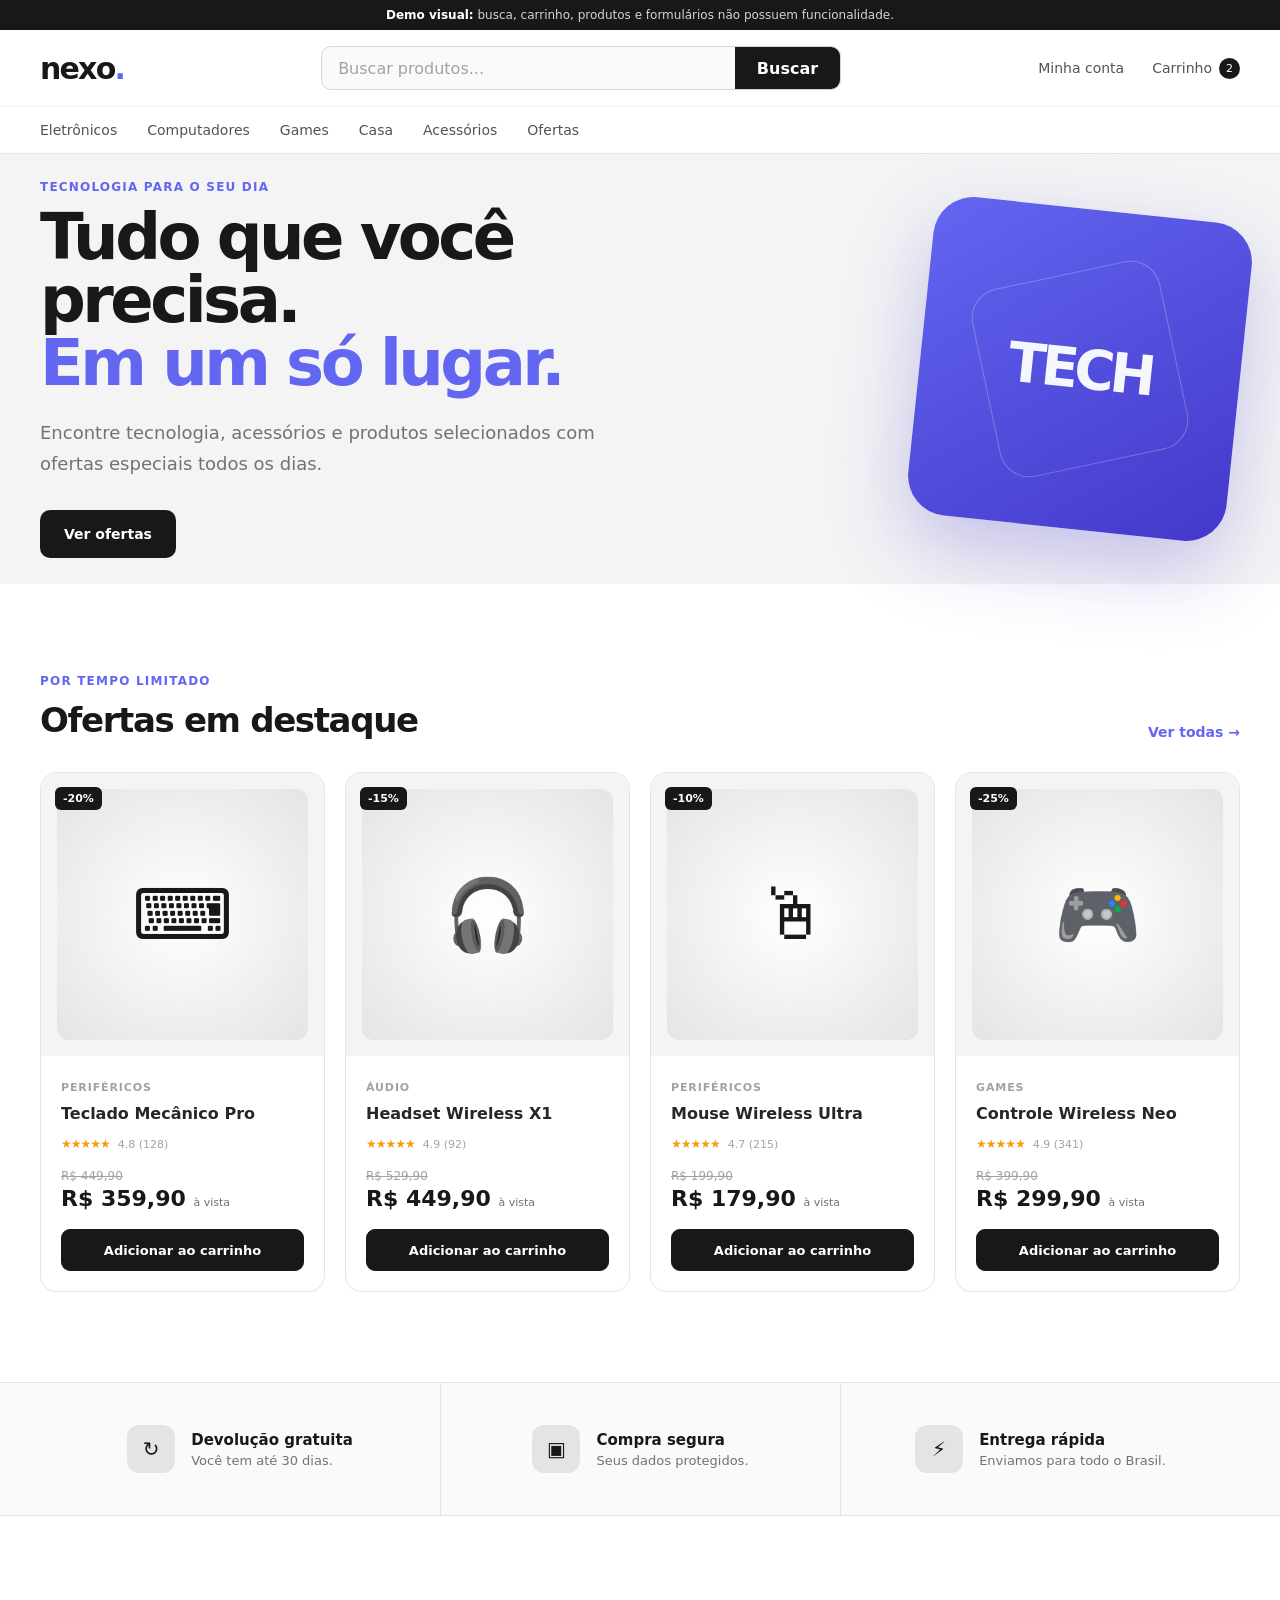
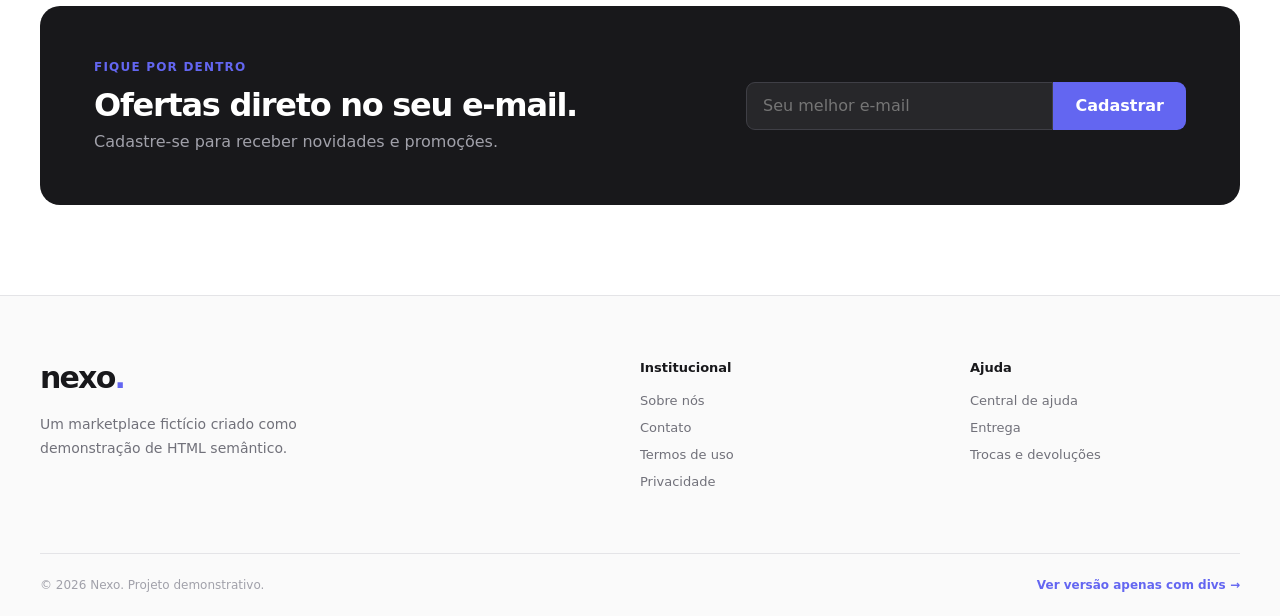
==== src/semantico/index.html @ 3cdfa983 "initial commit" ====
<!DOCTYPE html>
<html lang="pt-BR">
  <head>
    <meta charset="UTF-8" />
    <meta name="viewport" content="width=device-width, initial-scale=1.0" />

    <meta
      name="description"
      content="Nexo, marketplace fictício utilizado como demonstração de HTML semântico."
    />

    <title>Nexo Marketplace — HTML Semântico</title>

    <link rel="stylesheet" href="./styles.css" />
  </head>

  <body>
    <aside class="demo-warning" aria-label="Aviso sobre a demonstração">
      <strong>Demo visual:</strong>
      busca, carrinho, produtos e formulários não possuem funcionalidade.
    </aside>

    <header class="header">
      <div class="header-content">
        <a href="../" class="logo" aria-label="Nexo - Voltar ao experimento">
          nexo<span>.</span>
        </a>

        <form class="search" role="search">
          <label class="sr-only" for="product-search">
            Buscar produtos
          </label>

          <input
            id="product-search"
            name="search"
            type="search"
            placeholder="Buscar produtos..."
          />

          <button type="button">Buscar</button>
        </form>

        <nav class="user-navigation" aria-label="Navegação do usuário">
          <a href="#">Minha conta</a>

          <a href="#">
            Carrinho
            <span>2</span>
          </a>
        </nav>
      </div>

      <nav class="categories" aria-label="Categorias de produtos">
        <div class="categories-content">
          <a href="#">Eletrônicos</a>
          <a href="#">Computadores</a>
          <a href="#">Games</a>
          <a href="#">Casa</a>
          <a href="#">Acessórios</a>
          <a href="#">Ofertas</a>
        </div>
      </nav>
    </header>

    <main>
      <section class="hero" aria-labelledby="hero-title">
        <div class="hero-content">
          <div class="hero-copy">
            <span class="eyebrow">
              Tecnologia para o seu dia
            </span>

            <h1 id="hero-title">
              Tudo que você precisa.
              <strong>Em um só lugar.</strong>
            </h1>

            <p>
              Encontre tecnologia, acessórios e produtos selecionados com
              ofertas especiais todos os dias.
            </p>

            <a href="#ofertas" class="primary-button">
              Ver ofertas
            </a>
          </div>

          <div class="hero-visual" aria-hidden="true">
            <span>TECH</span>
          </div>
        </div>
      </section>

      <section
        class="products-section"
        id="ofertas"
        aria-labelledby="offers-title"
      >
        <div class="section-heading">
          <div>
            <span class="eyebrow">
              Por tempo limitado
            </span>

            <h2 id="offers-title">
              Ofertas em destaque
            </h2>
          </div>

          <a href="#">Ver todas →</a>
        </div>

        <div class="products-grid">
          <article class="product-card">
            <a href="#" class="product-image">
              <span class="discount">-20%</span>

              <div class="product-placeholder">
                <span>⌨</span>
              </div>
            </a>

            <div class="product-content">
              <span class="product-category">
                Periféricos
              </span>

              <h3>
                <a href="#">
                  Teclado Mecânico Pro
                </a>
              </h3>

              <div class="rating">
                <span aria-label="4.8 de 5 estrelas">★★★★★</span>
                <small>4.8 (128)</small>
              </div>

              <p class="old-price">
                R$ 449,90
              </p>

              <p class="price">
                R$ 359,90
                <small>à vista</small>
              </p>

              <button type="button" class="buy-button">
                Adicionar ao carrinho
              </button>
            </div>
          </article>

          <article class="product-card">
            <a href="#" class="product-image">
              <span class="discount">-15%</span>

              <div class="product-placeholder">
                <span>🎧</span>
              </div>
            </a>

            <div class="product-content">
              <span class="product-category">
                Áudio
              </span>

              <h3>
                <a href="#">
                  Headset Wireless X1
                </a>
              </h3>

              <div class="rating">
                <span aria-label="4.9 de 5 estrelas">★★★★★</span>
                <small>4.9 (92)</small>
              </div>

              <p class="old-price">
                R$ 529,90
              </p>

              <p class="price">
                R$ 449,90
                <small>à vista</small>
              </p>

              <button type="button" class="buy-button">
                Adicionar ao carrinho
              </button>
            </div>
          </article>

          <article class="product-card">
            <a href="#" class="product-image">
              <span class="discount">-10%</span>

              <div class="product-placeholder">
                <span>🖱</span>
              </div>
            </a>

            <div class="product-content">
              <span class="product-category">
                Periféricos
              </span>

              <h3>
                <a href="#">
                  Mouse Wireless Ultra
                </a>
              </h3>

              <div class="rating">
                <span aria-label="4.7 de 5 estrelas">★★★★★</span>
                <small>4.7 (215)</small>
              </div>

              <p class="old-price">
                R$ 199,90
              </p>

              <p class="price">
                R$ 179,90
                <small>à vista</small>
              </p>

              <button type="button" class="buy-button">
                Adicionar ao carrinho
              </button>
            </div>
          </article>

          <article class="product-card">
            <a href="#" class="product-image">
              <span class="discount">-25%</span>

              <div class="product-placeholder">
                <span>🎮</span>
              </div>
            </a>

            <div class="product-content">
              <span class="product-category">
                Games
              </span>

              <h3>
                <a href="#">
                  Controle Wireless Neo
                </a>
              </h3>

              <div class="rating">
                <span aria-label="4.9 de 5 estrelas">★★★★★</span>
                <small>4.9 (341)</small>
              </div>

              <p class="old-price">
                R$ 399,90
              </p>

              <p class="price">
                R$ 299,90
                <small>à vista</small>
              </p>

              <button type="button" class="buy-button">
                Adicionar ao carrinho
              </button>
            </div>
          </article>
        </div>
      </section>

      <section class="benefits" aria-labelledby="benefits-title">
        <h2 id="benefits-title" class="sr-only">
          Benefícios da Nexo
        </h2>

        <div class="benefits-content">
          <article>
            <span class="benefit-icon" aria-hidden="true">
              ↻
            </span>

            <div>
              <h3>Devolução gratuita</h3>
              <p>Você tem até 30 dias.</p>
            </div>
          </article>

          <article>
            <span class="benefit-icon" aria-hidden="true">
              ▣
            </span>

            <div>
              <h3>Compra segura</h3>
              <p>Seus dados protegidos.</p>
            </div>
          </article>

          <article>
            <span class="benefit-icon" aria-hidden="true">
              ⚡
            </span>

            <div>
              <h3>Entrega rápida</h3>
              <p>Enviamos para todo o Brasil.</p>
            </div>
          </article>
        </div>
      </section>

      <section class="newsletter" aria-labelledby="newsletter-title">
        <div>
          <span class="eyebrow">
            Fique por dentro
          </span>

          <h2 id="newsletter-title">
            Ofertas direto no seu e-mail.
          </h2>

          <p>
            Cadastre-se para receber novidades e promoções.
          </p>
        </div>

        <form>
          <label class="sr-only" for="newsletter-email">
            Seu melhor e-mail
          </label>

          <input
            id="newsletter-email"
            name="email"
            type="email"
            placeholder="Seu melhor e-mail"
          />

          <button type="button">
            Cadastrar
          </button>
        </form>
      </section>
    </main>

    <footer class="footer">
      <div class="footer-content">
        <div class="footer-brand">
          <a href="../" class="logo">
            nexo<span>.</span>
          </a>

          <p>
            Um marketplace fictício criado como demonstração de HTML semântico.
          </p>
        </div>

        <nav aria-label="Links institucionais">
          <h2>Institucional</h2>

          <a href="#">Sobre nós</a>
          <a href="#">Contato</a>
          <a href="#">Termos de uso</a>
          <a href="#">Privacidade</a>
        </nav>

        <nav aria-label="Ajuda">
          <h2>Ajuda</h2>

          <a href="#">Central de ajuda</a>
          <a href="#">Entrega</a>
          <a href="#">Trocas e devoluções</a>
        </nav>
      </div>

      <div class="footer-bottom">
        <p>
          © 2026 Nexo. Projeto demonstrativo.
        </p>

        <a href="../divs/">
          Ver versão apenas com divs →
        </a>
      </div>
    </footer>
  </body>
</html>
---- src/semantico/styles.css ----
* {
  box-sizing: border-box;
  margin: 0;
  padding: 0;
}

:root {
  font-family:
    Inter,
    system-ui,
    -apple-system,
    BlinkMacSystemFont,
    "Segoe UI",
    sans-serif;

  color: #18181b;
  background: #ffffff;
}

html {
  scroll-behavior: smooth;
}

body {
  min-width: 320px;
}

a {
  color: inherit;
  text-decoration: none;
}

button,
input {
  font: inherit;
}

button {
  cursor: pointer;
}

.sr-only {
  position: absolute;

  width: 1px;
  height: 1px;

  padding: 0;
  margin: -1px;

  overflow: hidden;

  clip: rect(0, 0, 0, 0);

  white-space: nowrap;

  border: 0;
}

/* Demo */

.demo-warning {
  padding: 8px 20px;

  background: #18181b;
  color: #d4d4d8;

  text-align: center;

  font-size: 12px;
}

.demo-warning strong {
  color: #ffffff;
}

/* Header */

.header {
  position: sticky;
  top: 0;
  z-index: 10;

  background: rgba(255, 255, 255, 0.96);

  border-bottom: 1px solid #e4e4e7;

  backdrop-filter: blur(12px);
}

.header-content {
  width: min(100% - 40px, 1200px);
  min-height: 76px;

  margin: 0 auto;

  display: grid;
  grid-template-columns: auto minmax(300px, 520px) auto;
  align-items: center;
  justify-content: space-between;
  gap: 48px;
}

.logo {
  flex-shrink: 0;

  font-size: 30px;
  font-weight: 800;

  letter-spacing: -0.06em;
}

.logo span {
  color: #6366f1;
}

.search {
  width: 100%;
  height: 44px;

  display: flex;

  border: 1px solid #d4d4d8;
  border-radius: 10px;

  overflow: hidden;

  background: #fafafa;
}

.search:focus-within {
  border-color: #6366f1;

  outline: 3px solid rgba(99, 102, 241, 0.12);
}

.search input {
  flex: 1;

  min-width: 0;

  padding: 0 16px;

  border: 0;
  outline: 0;

  background: transparent;

  color: #18181b;
}

.search input::placeholder {
  color: #a1a1aa;
}

.search button {
  padding: 0 22px;

  border: 0;

  background: #18181b;
  color: #ffffff;

  font-weight: 600;
}

.user-navigation {
  display: flex;
  align-items: center;
  justify-content: flex-end;
  gap: 28px;

  white-space: nowrap;

  color: #52525b;

  font-size: 14px;
  font-weight: 500;
}

.user-navigation a {
  display: flex;
  align-items: center;
  gap: 7px;
}

.user-navigation a:hover {
  color: #18181b;
}

.user-navigation span {
  min-width: 21px;
  height: 21px;

  display: inline-flex;
  align-items: center;
  justify-content: center;

  padding: 0 6px;

  border-radius: 999px;

  background: #18181b;
  color: #ffffff;

  font-size: 11px;
}

.categories {
  border-top: 1px solid #f4f4f5;
}

.categories-content {
  width: min(100% - 40px, 1200px);
  height: 46px;

  margin: 0 auto;

  display: flex;
  align-items: center;
  gap: 30px;

  overflow-x: auto;

  color: #52525b;

  font-size: 14px;
}

.categories-content a {
  flex-shrink: 0;
}

.categories-content a:hover {
  color: #6366f1;
}

/* Hero */

.hero {
  background: #f4f4f5;
}

.hero-content {
  width: min(100% - 40px, 1200px);
  min-height: 430px;

  margin: 0 auto;

  display: grid;
  grid-template-columns: 1.2fr 0.8fr;
  align-items: center;
  gap: 60px;
}

.hero-copy {
  max-width: 640px;
}

.eyebrow {
  display: block;

  margin-bottom: 12px;

  color: #6366f1;

  font-size: 12px;
  font-weight: 800;

  text-transform: uppercase;
  letter-spacing: 0.1em;
}

.hero h1 {
  color: #18181b;

  font-size: clamp(42px, 5vw, 68px);
  line-height: 0.98;

  letter-spacing: -0.055em;
}

.hero h1 strong {
  display: block;

  color: #6366f1;
}

.hero p {
  max-width: 560px;

  margin-top: 24px;

  color: #71717a;

  font-size: 18px;
  line-height: 1.7;
}

.primary-button {
  height: 48px;

  display: inline-flex;
  align-items: center;
  justify-content: center;

  margin-top: 30px;
  padding: 0 24px;

  border-radius: 10px;

  background: #18181b;
  color: #ffffff;

  font-size: 14px;
  font-weight: 700;

  transition:
    transform 0.2s ease,
    background 0.2s ease;
}

.primary-button:hover {
  transform: translateY(-2px);

  background: #27272a;
}

.hero-visual {
  position: relative;

  width: 320px;

  aspect-ratio: 1;

  justify-self: end;

  display: flex;
  align-items: center;
  justify-content: center;

  border-radius: 40px;

  transform: rotate(6deg);

  background: linear-gradient(145deg, #6366f1, #4338ca);

  box-shadow: 0 30px 80px rgba(67, 56, 202, 0.28);
}

.hero-visual::before {
  content: "";

  position: absolute;

  width: 190px;
  height: 190px;

  border: 1px solid rgba(255, 255, 255, 0.25);
  border-radius: 30px;

  transform: rotate(-18deg);
}

.hero-visual span {
  position: relative;

  color: rgba(255, 255, 255, 0.95);

  font-size: 55px;
  font-weight: 900;

  letter-spacing: -0.08em;
}

/* Products */

.products-section {
  width: min(100% - 40px, 1200px);

  margin: 0 auto;

  padding: 90px 0;
}

.section-heading {
  display: flex;
  align-items: flex-end;
  justify-content: space-between;

  margin-bottom: 32px;
}

.section-heading h2 {
  font-size: 34px;

  letter-spacing: -0.04em;
}

.section-heading > a {
  color: #6366f1;

  font-size: 14px;
  font-weight: 700;
}

.products-grid {
  display: grid;
  grid-template-columns: repeat(4, 1fr);
  gap: 20px;
}

.product-card {
  overflow: hidden;

  border: 1px solid #e4e4e7;
  border-radius: 16px;

  background: #ffffff;

  transition:
    transform 0.2s ease,
    box-shadow 0.2s ease;
}

.product-card:hover {
  transform: translateY(-4px);

  box-shadow: 0 16px 35px rgba(24, 24, 27, 0.08);
}

.product-image {
  position: relative;

  display: block;

  aspect-ratio: 1;

  padding: 16px;

  background: #f4f4f5;
}

.discount {
  position: absolute;
  top: 14px;
  left: 14px;
  z-index: 1;

  padding: 5px 8px;

  border-radius: 6px;

  background: #18181b;
  color: #ffffff;

  font-size: 11px;
  font-weight: 700;
}

.product-placeholder {
  width: 100%;
  height: 100%;

  display: flex;
  align-items: center;
  justify-content: center;

  border-radius: 12px;

  background: radial-gradient(circle, #ffffff 0%, #e4e4e7 100%);
}

.product-placeholder span {
  font-size: 70px;
}

.product-content {
  padding: 20px;
}

.product-category {
  color: #a1a1aa;

  font-size: 11px;
  font-weight: 700;

  text-transform: uppercase;
  letter-spacing: 0.08em;
}

.product-content h3 {
  margin-top: 8px;

  color: #27272a;

  font-size: 16px;
  line-height: 1.4;
}

.product-content h3 a:hover {
  color: #6366f1;
}

.rating {
  display: flex;
  align-items: center;
  gap: 8px;

  margin-top: 12px;
}

.rating span {
  color: #f59e0b;

  font-size: 12px;

  letter-spacing: -1px;
}

.rating small {
  color: #a1a1aa;

  font-size: 11px;
}

.old-price {
  margin-top: 18px;

  color: #a1a1aa;

  font-size: 12px;

  text-decoration: line-through;
}

.price {
  margin-top: 3px;

  color: #18181b;

  font-size: 22px;
  font-weight: 800;
}

.price small {
  color: #71717a;

  font-size: 11px;
  font-weight: 500;
}

.buy-button {
  width: 100%;
  height: 42px;

  margin-top: 18px;

  border: 1px solid #18181b;
  border-radius: 9px;

  background: #18181b;
  color: #ffffff;

  font-size: 13px;
  font-weight: 700;
}

.buy-button:hover {
  background: #ffffff;
  color: #18181b;
}

/* Benefits */

.benefits {
  border-top: 1px solid #e4e4e7;
  border-bottom: 1px solid #e4e4e7;

  background: #fafafa;
}

.benefits-content {
  width: min(100% - 40px, 1200px);

  margin: 0 auto;

  display: grid;
  grid-template-columns: repeat(3, 1fr);
}

.benefits article {
  display: flex;
  align-items: center;
  justify-content: center;
  gap: 16px;

  padding: 42px 24px;
}

.benefits article + article {
  border-left: 1px solid #e4e4e7;
}

.benefit-icon {
  width: 48px;
  height: 48px;

  flex-shrink: 0;

  display: flex;
  align-items: center;
  justify-content: center;

  border-radius: 12px;

  background: #e4e4e7;

  font-size: 20px;
}

.benefits h3 {
  font-size: 15px;
}

.benefits p {
  margin-top: 4px;

  color: #71717a;

  font-size: 13px;
}

/* Newsletter */

.newsletter {
  width: min(100% - 40px, 1200px);

  margin: 90px auto;
  padding: 54px;

  display: flex;
  align-items: center;
  justify-content: space-between;
  gap: 40px;

  border-radius: 20px;

  background: #18181b;
  color: #ffffff;
}

.newsletter h2 {
  font-size: 32px;

  letter-spacing: -0.04em;
}

.newsletter p {
  margin-top: 8px;

  color: #a1a1aa;
}

.newsletter form {
  width: min(100%, 440px);
  height: 48px;

  display: flex;
}

.newsletter input {
  flex: 1;

  min-width: 0;

  padding: 0 16px;

  border: 1px solid #3f3f46;
  border-radius: 9px 0 0 9px;

  outline: 0;

  background: #27272a;
  color: #ffffff;
}

.newsletter input:focus {
  border-color: #6366f1;
}

.newsletter button {
  padding: 0 22px;

  border: 0;
  border-radius: 0 9px 9px 0;

  background: #6366f1;
  color: #ffffff;

  font-weight: 700;
}

/* Footer */

.footer {
  border-top: 1px solid #e4e4e7;

  background: #fafafa;
}

.footer-content {
  width: min(100% - 40px, 1200px);

  margin: 0 auto;
  padding: 64px 0;

  display: grid;
  grid-template-columns: 2fr 1fr 1fr;
  gap: 60px;
}

.footer-brand {
  max-width: 340px;
}

.footer-brand p {
  margin-top: 18px;

  color: #71717a;

  font-size: 14px;
  line-height: 1.7;
}

.footer nav {
  display: flex;
  flex-direction: column;
  align-items: flex-start;
  gap: 12px;
}

.footer nav h2 {
  margin-bottom: 6px;

  font-size: 13px;
}

.footer nav a {
  color: #71717a;

  font-size: 13px;
}

.footer nav a:hover {
  color: #18181b;
}

.footer-bottom {
  width: min(100% - 40px, 1200px);

  margin: 0 auto;
  padding: 24px 0;

  border-top: 1px solid #e4e4e7;

  display: flex;
  align-items: center;
  justify-content: space-between;

  color: #a1a1aa;

  font-size: 12px;
}

.footer-bottom a {
  color: #6366f1;

  font-weight: 700;
}

/* Responsive */

@media (max-width: 1000px) {
  .header-content {
    grid-template-columns: auto minmax(260px, 1fr) auto;

    gap: 24px;
  }

  .products-grid {
    grid-template-columns: repeat(2, 1fr);
  }

  .hero-content {
    grid-template-columns: 1fr;

    gap: 40px;

    padding: 70px 0;
  }

  .hero-visual {
    display: none;
  }
}

@media (max-width: 800px) {
  .header-content {
    grid-template-columns: auto 1fr;

    gap: 16px 24px;

    padding: 16px 0;
  }

  .search {
    grid-column: 1 / -1;
    grid-row: 2;
  }

  .user-navigation {
    justify-self: end;
  }

  .newsletter {
    flex-direction: column;
    align-items: flex-start;

    padding: 38px 30px;
  }

  .newsletter form {
    width: 100%;
    max-width: none;
  }

  .benefits-content {
    grid-template-columns: 1fr;
  }

  .benefits article {
    justify-content: flex-start;
  }

  .benefits article + article {
    border-top: 1px solid #e4e4e7;
    border-left: 0;
  }

  .footer-content {
    grid-template-columns: 1fr 1fr;
  }

  .footer-brand {
    grid-column: 1 / -1;
  }
}

@media (max-width: 600px) {
  .demo-warning {
    padding-inline: 14px;

    font-size: 11px;
    line-height: 1.5;
  }

  .products-grid {
    grid-template-columns: 1fr;
  }

  .section-heading {
    flex-direction: column;
    align-items: flex-start;
    gap: 20px;
  }

  .user-navigation a:first-child {
    display: none;
  }

  .categories-content {
    gap: 20px;
  }

  .hero h1 {
    font-size: 44px;
  }

  .hero p {
    font-size: 16px;
  }

  .products-section {
    padding: 64px 0;
  }

  .newsletter {
    margin: 64px auto;
  }

  .newsletter form {
    height: auto;

    flex-direction: column;
    gap: 10px;
  }

  .newsletter input,
  .newsletter button {
    width: 100%;
    height: 48px;

    border-radius: 9px;
  }

  .footer-content {
    grid-template-columns: 1fr;
  }

  .footer-brand {
    grid-column: auto;
  }

  .footer-bottom {
    flex-direction: column;
    align-items: flex-start;
    gap: 12px;
  }
}
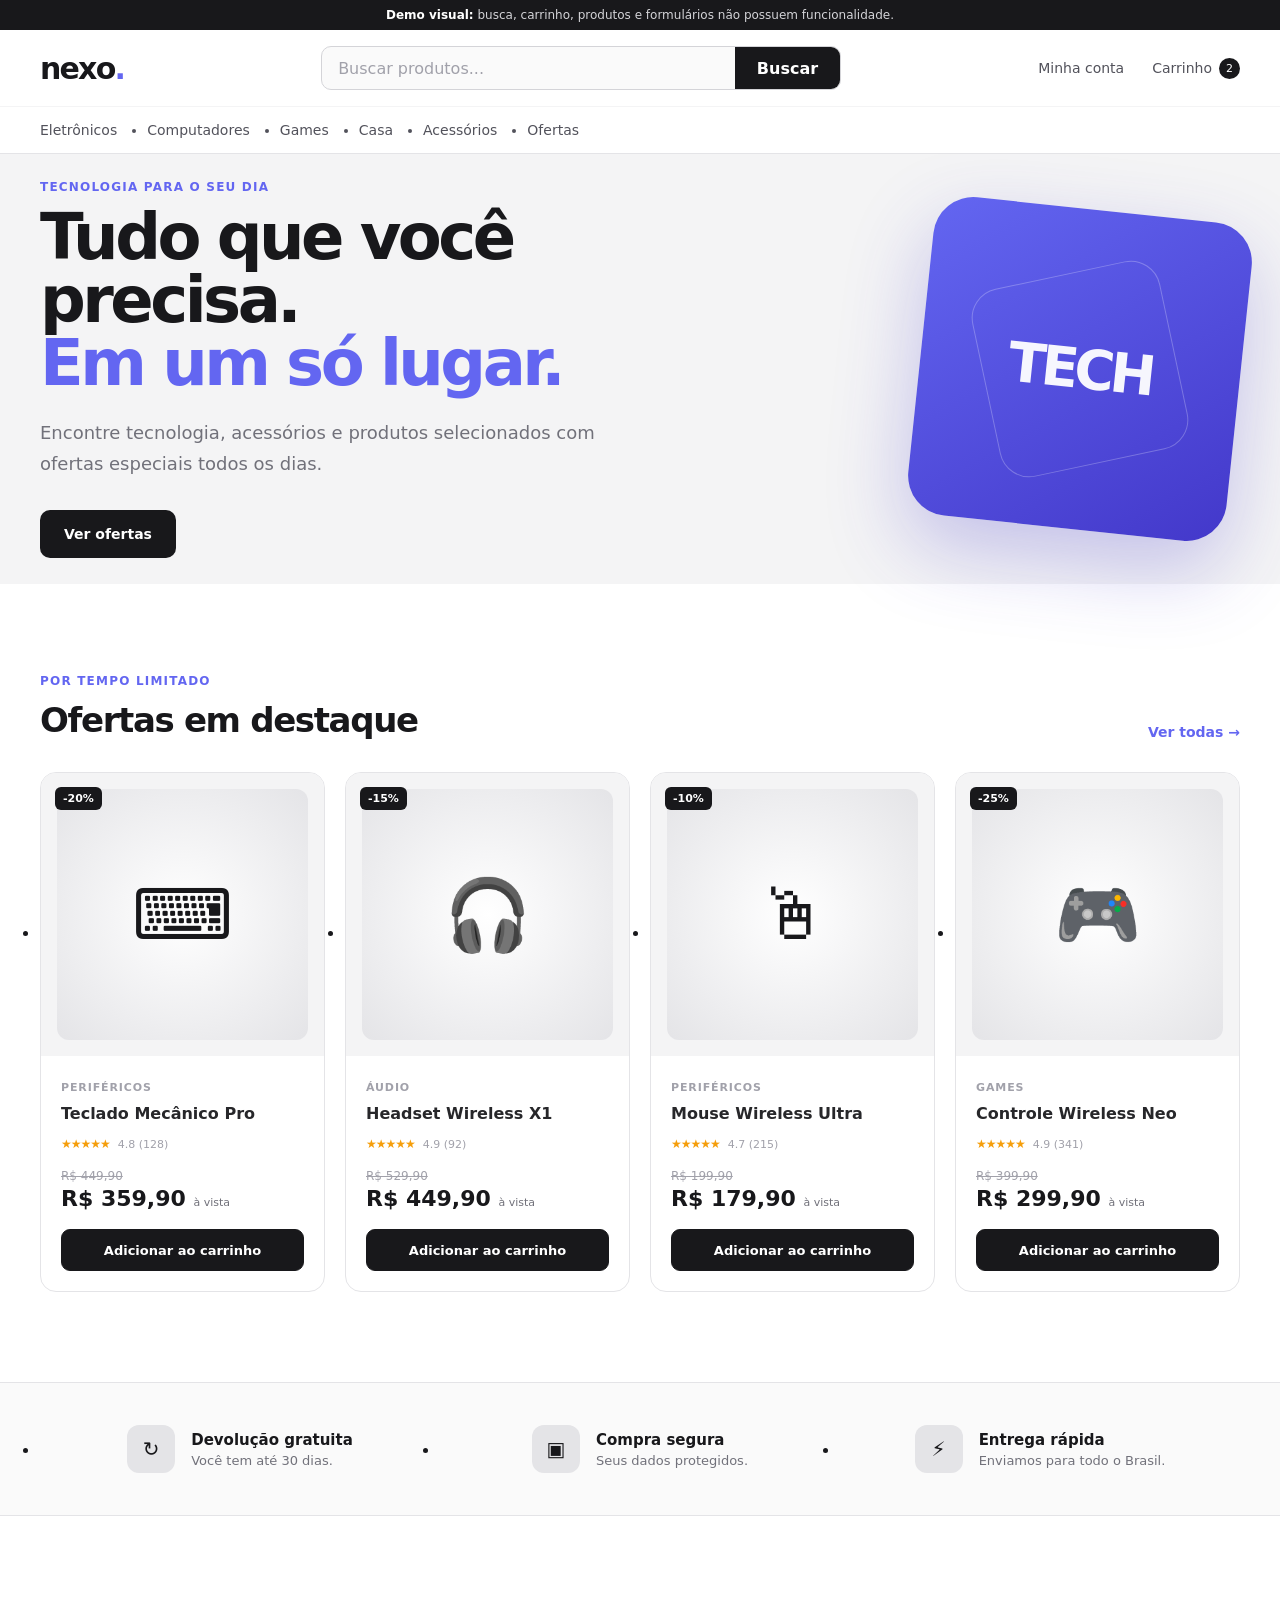
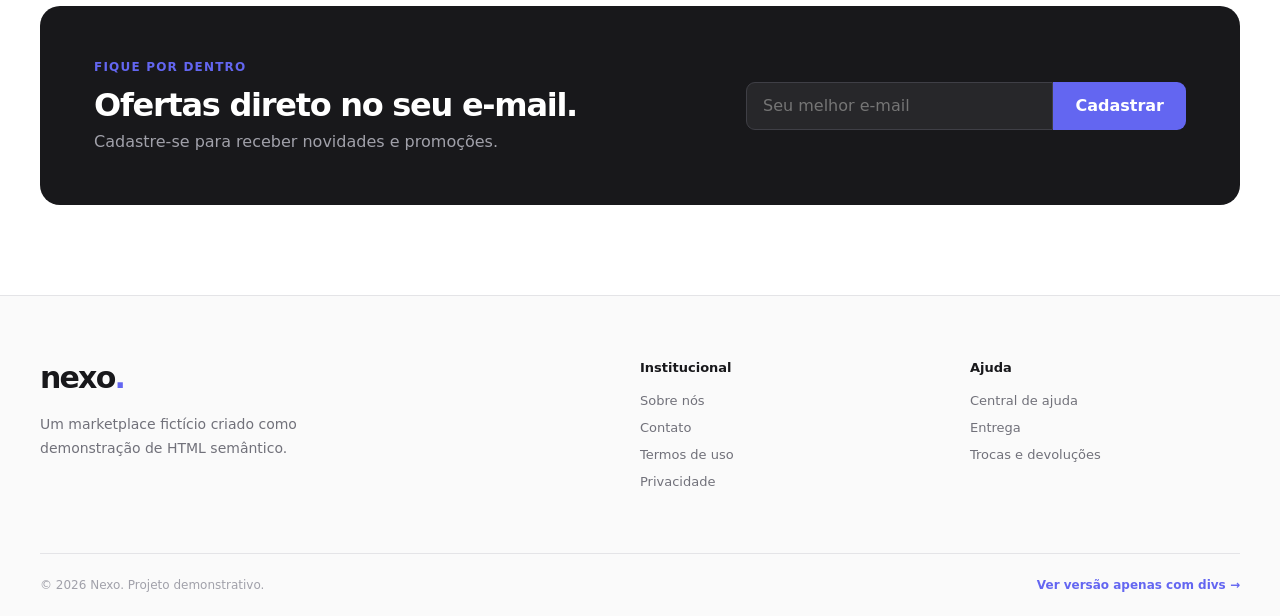
==== commit 461a4702: "refactor: improve marketplace page semantics" ====
--- a/src/semantico/index.html
+++ b/src/semantico/index.html
@@ -52,14 +52,14 @@
       </div>
 
       <nav class="categories" aria-label="Categorias de produtos">
-        <div class="categories-content">
-          <a href="#">Eletrônicos</a>
-          <a href="#">Computadores</a>
-          <a href="#">Games</a>
-          <a href="#">Casa</a>
-          <a href="#">Acessórios</a>
-          <a href="#">Ofertas</a>
-        </div>
+        <ul class="categories-content">
+          <li><a href="#">Eletrônicos</a></li>
+          <li><a href="#">Computadores</a></li>
+          <li><a href="#">Games</a></li>
+          <li><a href="#">Casa</a></li>
+          <li><a href="#">Acessórios</a></li>
+          <li><a href="#">Ofertas</a></li>
+        </ul>
       </nav>
     </header>
 
@@ -111,167 +111,175 @@
           <a href="#">Ver todas →</a>
         </div>
 
-        <div class="products-grid">
-          <article class="product-card">
-            <a href="#" class="product-image">
-              <span class="discount">-20%</span>
-
-              <div class="product-placeholder">
-                <span>⌨</span>
-              </div>
-            </a>
-
-            <div class="product-content">
-              <span class="product-category">
-                Periféricos
-              </span>
-
-              <h3>
-                <a href="#">
-                  Teclado Mecânico Pro
-                </a>
-              </h3>
-
-              <div class="rating">
-                <span aria-label="4.8 de 5 estrelas">★★★★★</span>
-                <small>4.8 (128)</small>
-              </div>
-
-              <p class="old-price">
-                R$ 449,90
-              </p>
-
-              <p class="price">
-                R$ 359,90
-                <small>à vista</small>
-              </p>
-
-              <button type="button" class="buy-button">
-                Adicionar ao carrinho
-              </button>
-            </div>
-          </article>
-
-          <article class="product-card">
-            <a href="#" class="product-image">
-              <span class="discount">-15%</span>
-
-              <div class="product-placeholder">
-                <span>🎧</span>
-              </div>
-            </a>
-
-            <div class="product-content">
-              <span class="product-category">
-                Áudio
-              </span>
-
-              <h3>
-                <a href="#">
-                  Headset Wireless X1
-                </a>
-              </h3>
-
-              <div class="rating">
-                <span aria-label="4.9 de 5 estrelas">★★★★★</span>
-                <small>4.9 (92)</small>
-              </div>
-
-              <p class="old-price">
-                R$ 529,90
-              </p>
-
-              <p class="price">
-                R$ 449,90
-                <small>à vista</small>
-              </p>
-
-              <button type="button" class="buy-button">
-                Adicionar ao carrinho
-              </button>
-            </div>
-          </article>
-
-          <article class="product-card">
-            <a href="#" class="product-image">
-              <span class="discount">-10%</span>
-
-              <div class="product-placeholder">
-                <span>🖱</span>
-              </div>
-            </a>
-
-            <div class="product-content">
-              <span class="product-category">
-                Periféricos
-              </span>
-
-              <h3>
-                <a href="#">
-                  Mouse Wireless Ultra
-                </a>
-              </h3>
-
-              <div class="rating">
-                <span aria-label="4.7 de 5 estrelas">★★★★★</span>
-                <small>4.7 (215)</small>
-              </div>
-
-              <p class="old-price">
-                R$ 199,90
-              </p>
-
-              <p class="price">
-                R$ 179,90
-                <small>à vista</small>
-              </p>
-
-              <button type="button" class="buy-button">
-                Adicionar ao carrinho
-              </button>
-            </div>
-          </article>
-
-          <article class="product-card">
-            <a href="#" class="product-image">
-              <span class="discount">-25%</span>
-
-              <div class="product-placeholder">
-                <span>🎮</span>
-              </div>
-            </a>
-
-            <div class="product-content">
-              <span class="product-category">
-                Games
-              </span>
-
-              <h3>
-                <a href="#">
-                  Controle Wireless Neo
-                </a>
-              </h3>
-
-              <div class="rating">
-                <span aria-label="4.9 de 5 estrelas">★★★★★</span>
-                <small>4.9 (341)</small>
-              </div>
-
-              <p class="old-price">
-                R$ 399,90
-              </p>
-
-              <p class="price">
-                R$ 299,90
-                <small>à vista</small>
-              </p>
-
-              <button type="button" class="buy-button">
-                Adicionar ao carrinho
-              </button>
-            </div>
-          </article>
-        </div>
+        <ul class="products-grid">
+          <li>
+            <article class="product-card">
+              <a href="#" class="product-image">
+                <data class="discount" value="20">-20%</data>
+
+                <div class="product-placeholder">
+                  <span aria-hidden="true">⌨</span>
+                </div>
+              </a>
+
+              <div class="product-content">
+                <span class="product-category">
+                  Periféricos
+                </span>
+
+                <h3>
+                  <a href="#">
+                    Teclado Mecânico Pro
+                  </a>
+                </h3>
+
+                <p class="rating">
+                  <span aria-label="4.8 de 5 estrelas">★★★★★</span>
+                  <small>4.8 (128)</small>
+                </p>
+
+                <p class="old-price">
+                  R$ 449,90
+                </p>
+
+                <p class="price">
+                  R$ 359,90
+                  <small>à vista</small>
+                </p>
+
+                <button type="button" class="buy-button">
+                  Adicionar ao carrinho
+                </button>
+              </div>
+            </article>
+          </li>
+
+          <li>
+            <article class="product-card">
+              <a href="#" class="product-image">
+                <data class="discount" value="15">-15%</data>
+
+                <div class="product-placeholder">
+                  <span aria-hidden="true">🎧</span>
+                </div>
+              </a>
+
+              <div class="product-content">
+                <span class="product-category">
+                  Áudio
+                </span>
+
+                <h3>
+                  <a href="#">
+                    Headset Wireless X1
+                  </a>
+                </h3>
+
+                <p class="rating">
+                  <span aria-label="4.9 de 5 estrelas">★★★★★</span>
+                  <small>4.9 (92)</small>
+                </p>
+
+                <p class="old-price">
+                  R$ 529,90
+                </p>
+
+                <p class="price">
+                  R$ 449,90
+                  <small>à vista</small>
+                </p>
+
+                <button type="button" class="buy-button">
+                  Adicionar ao carrinho
+                </button>
+              </div>
+            </article>
+          </li>
+
+          <li>
+            <article class="product-card">
+              <a href="#" class="product-image">
+                <data class="discount" value="10">-10%</data>
+
+                <div class="product-placeholder">
+                  <span aria-hidden="true">🖱</span>
+                </div>
+              </a>
+
+              <div class="product-content">
+                <span class="product-category">
+                  Periféricos
+                </span>
+
+                <h3>
+                  <a href="#">
+                    Mouse Wireless Ultra
+                  </a>
+                </h3>
+
+                <p class="rating">
+                  <span aria-label="4.7 de 5 estrelas">★★★★★</span>
+                  <small>4.7 (215)</small>
+                </p>
+
+                <p class="old-price">
+                  R$ 199,90
+                </p>
+
+                <p class="price">
+                  R$ 179,90
+                  <small>à vista</small>
+                </p>
+
+                <button type="button" class="buy-button">
+                  Adicionar ao carrinho
+                </button>
+              </div>
+            </article>
+          </li>
+
+          <li>
+            <article class="product-card">
+              <a href="#" class="product-image">
+                <data class="discount" value="25">-25%</data>
+
+                <div class="product-placeholder">
+                  <span aria-hidden="true">🎮</span>
+                </div>
+              </a>
+
+              <div class="product-content">
+                <span class="product-category">
+                  Games
+                </span>
+
+                <h3>
+                  <a href="#">
+                    Controle Wireless Neo
+                  </a>
+                </h3>
+
+                <p class="rating">
+                  <span aria-label="4.9 de 5 estrelas">★★★★★</span>
+                  <small>4.9 (341)</small>
+                </p>
+
+                <p class="old-price">
+                  R$ 399,90
+                </p>
+
+                <p class="price">
+                  R$ 299,90
+                  <small>à vista</small>
+                </p>
+
+                <button type="button" class="buy-button">
+                  Adicionar ao carrinho
+                </button>
+              </div>
+            </article>
+          </li>
+        </ul>
       </section>
 
       <section class="benefits" aria-labelledby="benefits-title">
@@ -279,40 +287,46 @@
           Benefícios da Nexo
         </h2>
 
-        <div class="benefits-content">
-          <article>
-            <span class="benefit-icon" aria-hidden="true">
-              ↻
-            </span>
-
-            <div>
-              <h3>Devolução gratuita</h3>
-              <p>Você tem até 30 dias.</p>
-            </div>
-          </article>
-
-          <article>
-            <span class="benefit-icon" aria-hidden="true">
-              ▣
-            </span>
-
-            <div>
-              <h3>Compra segura</h3>
-              <p>Seus dados protegidos.</p>
-            </div>
-          </article>
-
-          <article>
-            <span class="benefit-icon" aria-hidden="true">
-              ⚡
-            </span>
-
-            <div>
-              <h3>Entrega rápida</h3>
-              <p>Enviamos para todo o Brasil.</p>
-            </div>
-          </article>
-        </div>
+        <ul class="benefits-content">
+          <li>
+            <article>
+              <span class="benefit-icon" aria-hidden="true">
+                ↻
+              </span>
+
+              <div>
+                <h3>Devolução gratuita</h3>
+                <p>Você tem até 30 dias.</p>
+              </div>
+            </article>
+          </li>
+
+          <li>
+            <article>
+              <span class="benefit-icon" aria-hidden="true">
+                ▣
+              </span>
+
+              <div>
+                <h3>Compra segura</h3>
+                <p>Seus dados protegidos.</p>
+              </div>
+            </article>
+          </li>
+
+          <li>
+            <article>
+              <span class="benefit-icon" aria-hidden="true">
+                ⚡
+              </span>
+
+              <div>
+                <h3>Entrega rápida</h3>
+                <p>Enviamos para todo o Brasil.</p>
+              </div>
+            </article>
+          </li>
+        </ul>
       </section>
 
       <section class="newsletter" aria-labelledby="newsletter-title">
@@ -390,4 +404,4 @@
       </div>
     </footer>
   </body>
-</html>+</html>
